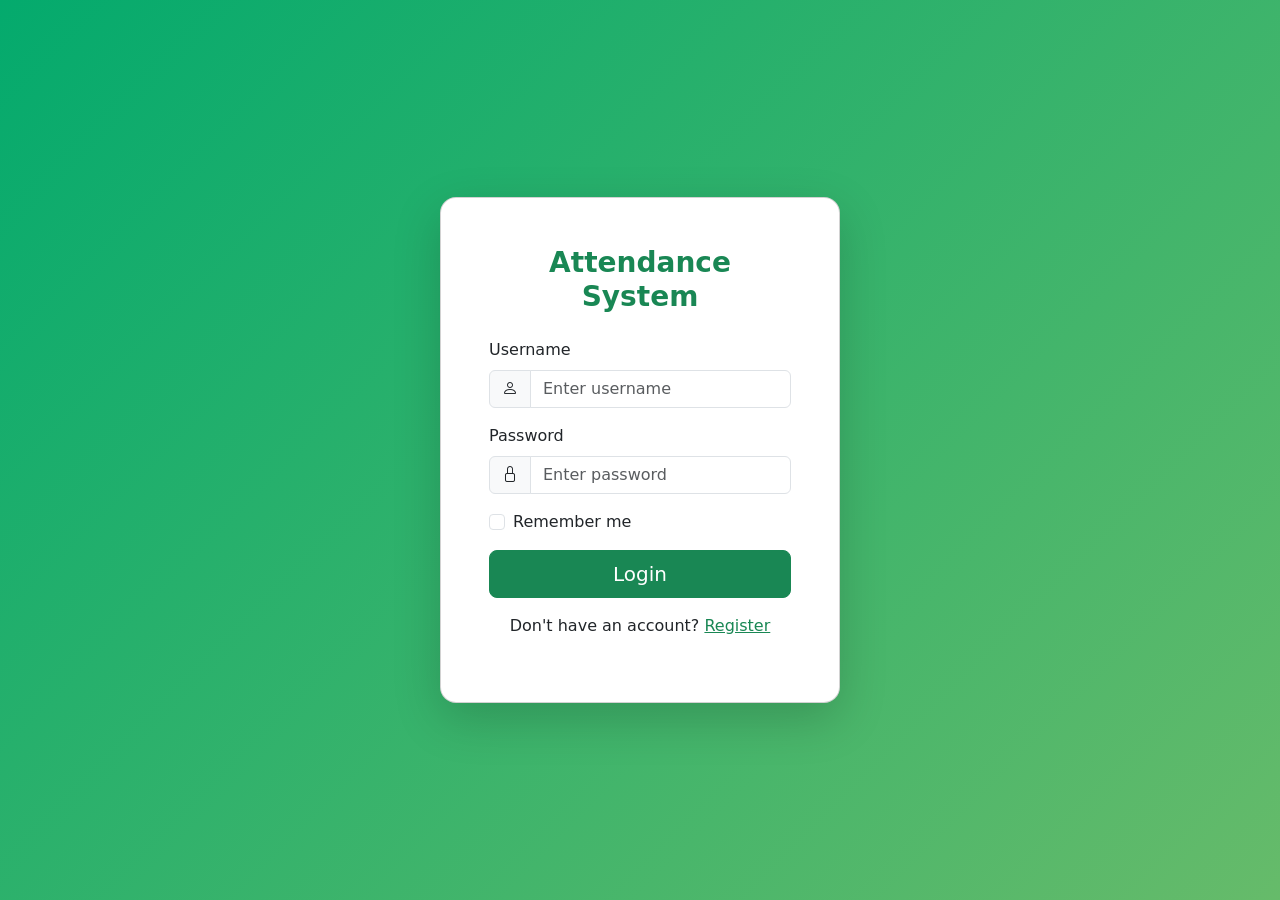
==== frontend/index.html @ 6f7b20fb "account" ====
<!DOCTYPE html>
<html lang="en">
<head>
  <meta charset="UTF-8">
  <title>Attendance System - Login</title>
  <meta name="viewport" content="width=device-width, initial-scale=1">

  <!-- Bootstrap CSS -->
  <link href="https://cdn.jsdelivr.net/npm/bootstrap@5.3.2/dist/css/bootstrap.min.css" rel="stylesheet">
  <link href="https://cdn.jsdelivr.net/npm/bootstrap-icons@1.11.3/font/bootstrap-icons.css" rel="stylesheet">
</head>

<body class="d-flex align-items-center justify-content-center vh-100" style="background: linear-gradient(135deg, #04AA6D, #66bb6a);">

  <div class="card shadow-lg p-4 p-md-5 rounded-4" style="max-width: 400px; width: 100%;">
    <h3 class="text-center text-success fw-bold mb-4">Attendance System</h3>

    <form action="account.html" method="post">
      <div class="mb-3">
        <label for="username" class="form-label">Username</label>
        <div class="input-group">
          <span class="input-group-text"><i class="bi bi-person"></i></span>
          <input type="text" id="username" name="username" class="form-control" placeholder="Enter username" required>
        </div>
      </div>

      <div class="mb-3">
        <label for="password" class="form-label">Password</label>
        <div class="input-group">
          <span class="input-group-text"><i class="bi bi-lock"></i></span>
          <input type="password" id="password" name="password" class="form-control" placeholder="Enter password" required>
        </div>
      </div>

      <div class="mb-3 form-check">
        <input type="checkbox" class="form-check-input" id="remember" name="remember">
        <label class="form-check-label" for="remember">Remember me</label>
      </div>

      <button type="submit" class="btn btn-success w-100 btn-lg">Login</button>
    </form>

    <p class="mt-3 text-center">
      Don't have an account? <a href="register.html" class="text-success">Register</a>
    </p>
  </div>

  <script src="https://cdn.jsdelivr.net/npm/bootstrap@5.3.2/dist/js/bootstrap.bundle.min.js"></script>
</body>
</html>
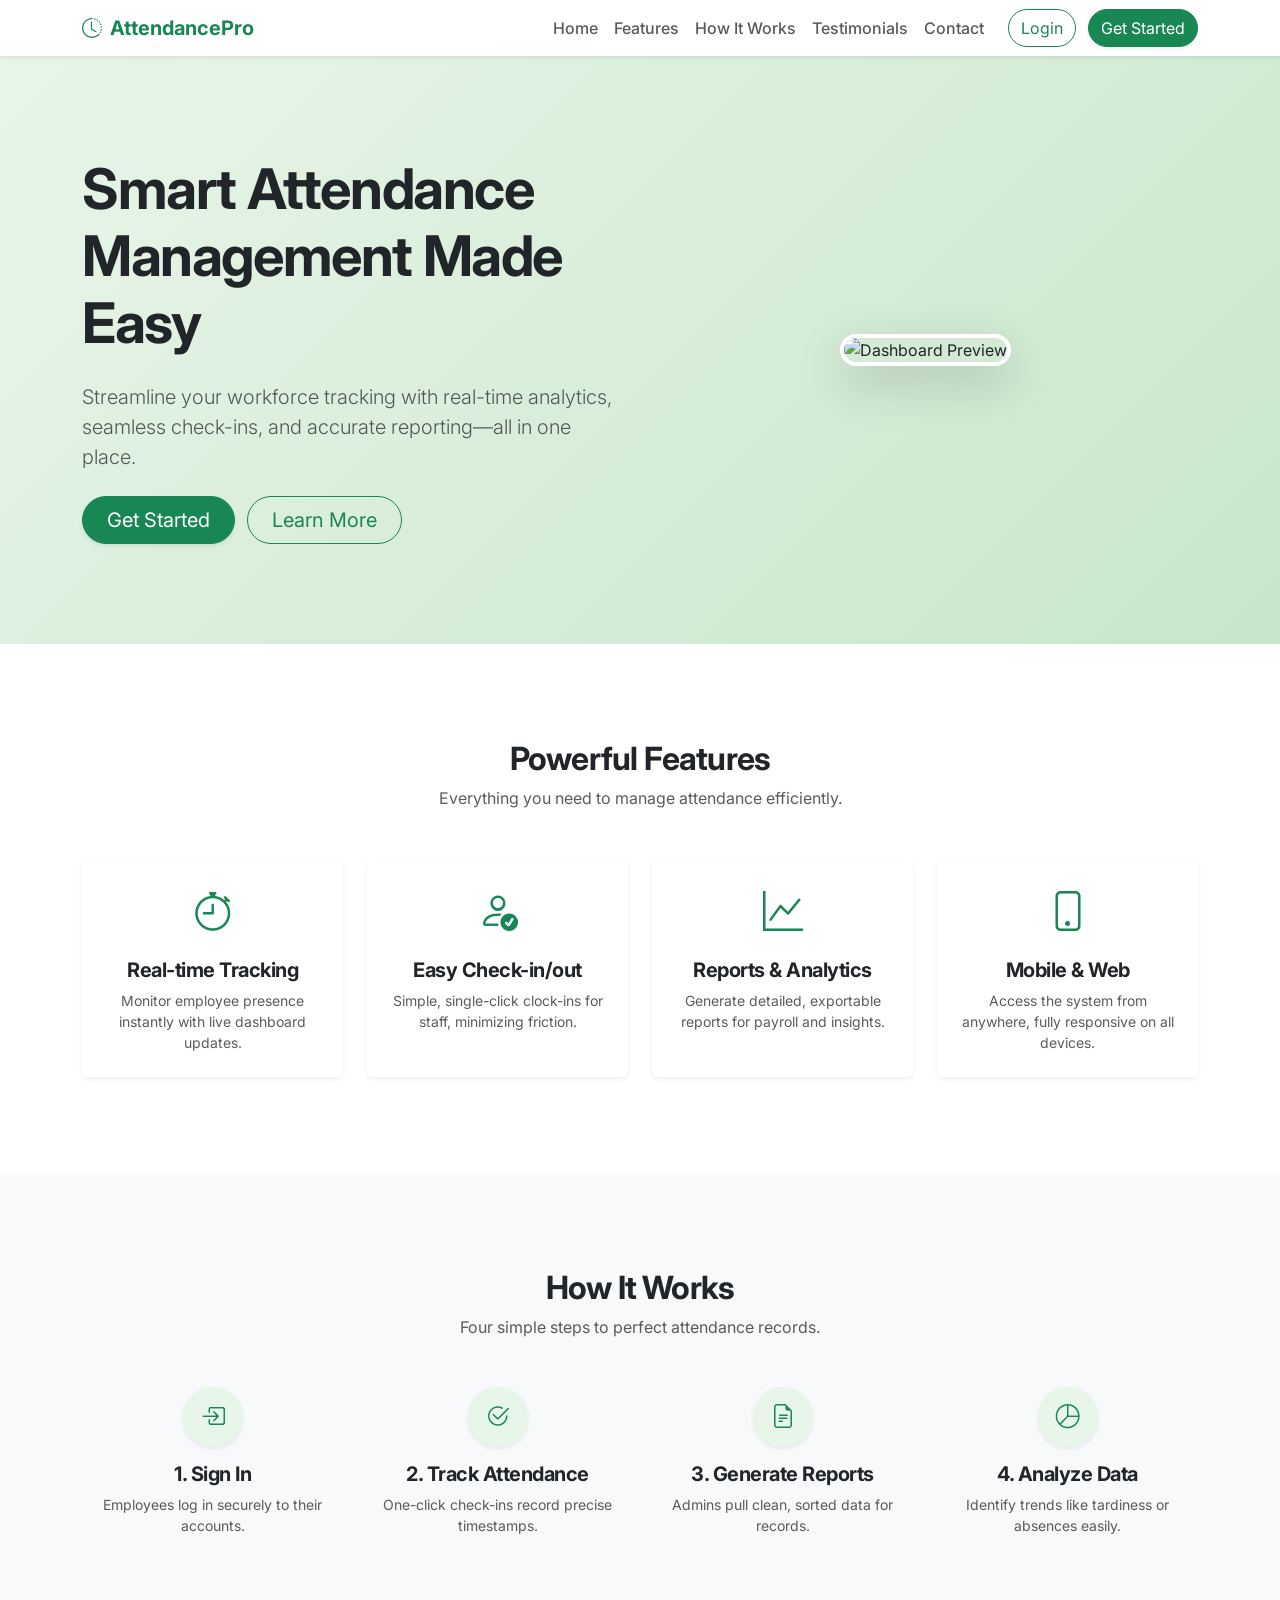
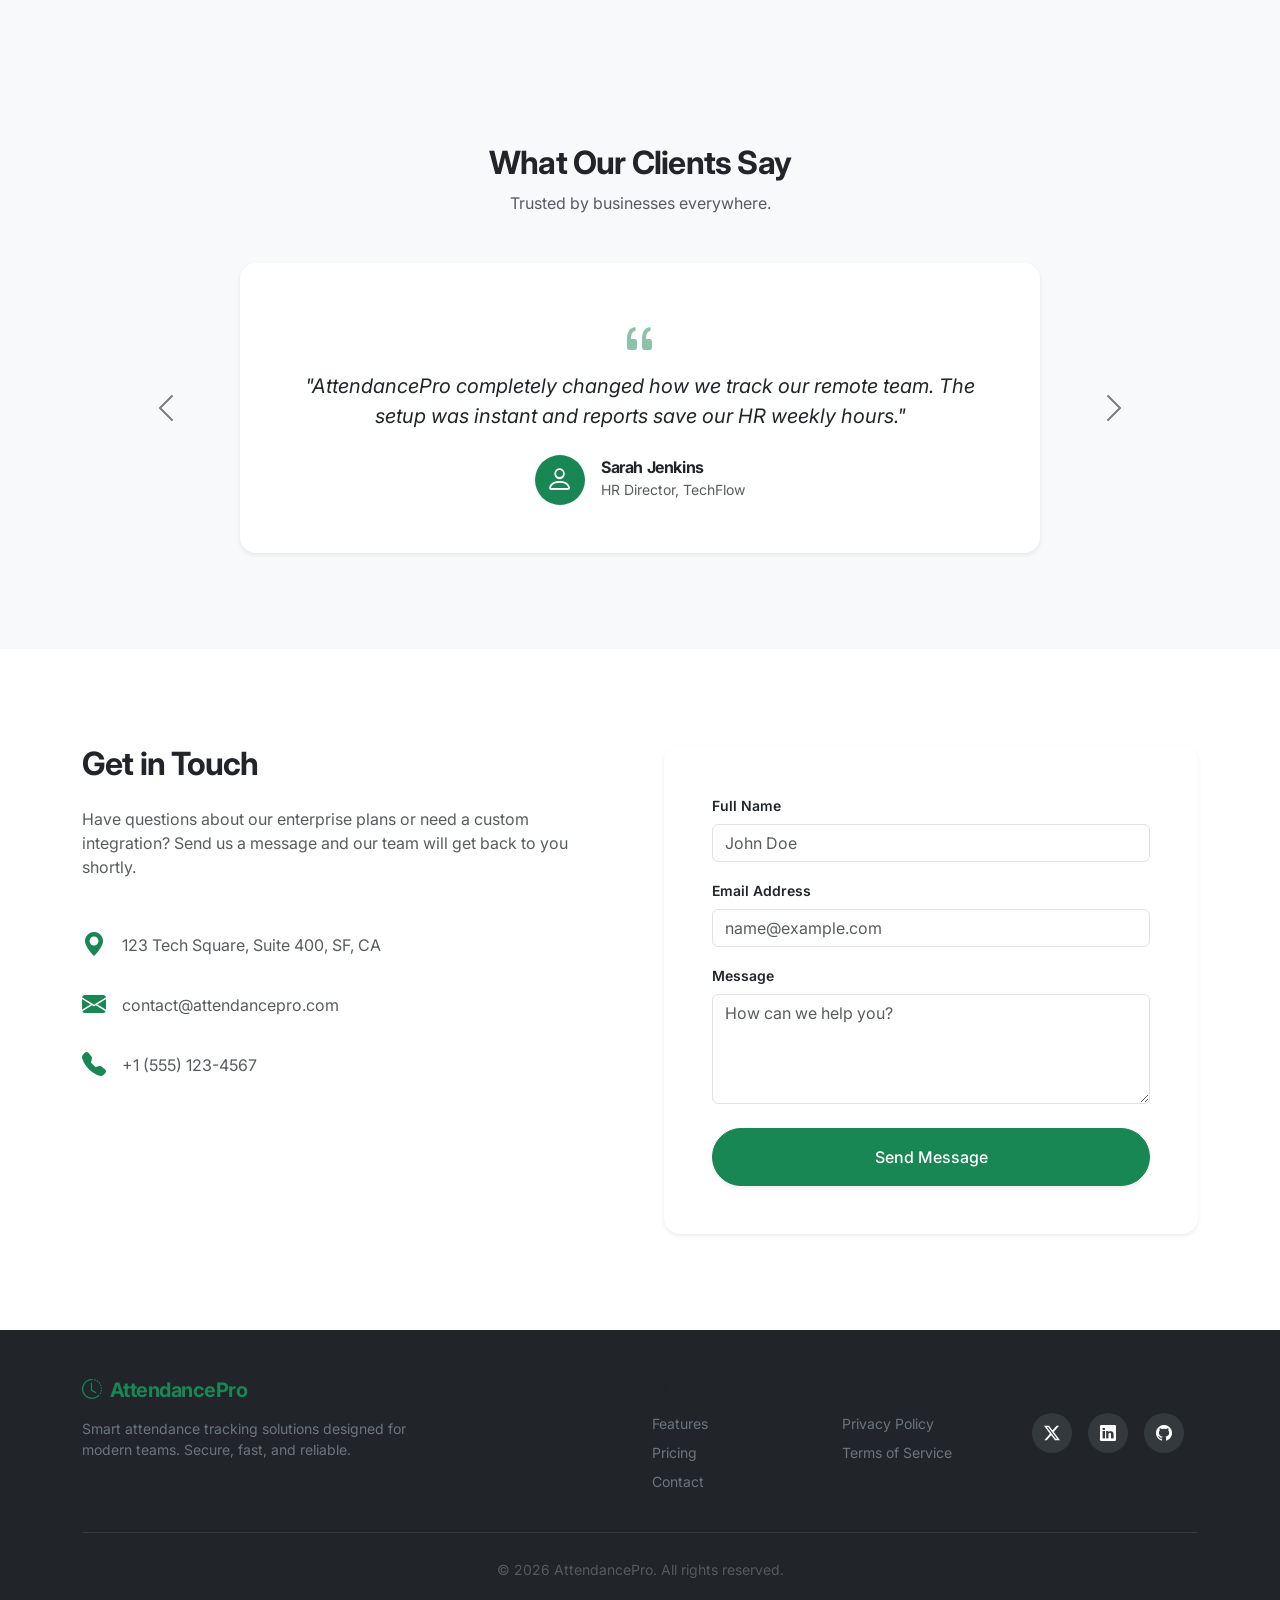
==== commit e1e9500a: "update" ====
--- a/frontend/index.html
+++ b/frontend/index.html
@@ -1,50 +1,318 @@
 <!DOCTYPE html>
 <html lang="en">
+
 <head>
   <meta charset="UTF-8">
-  <title>Attendance System - Login</title>
+  <title>Attendance System - Smart Attendance Management</title>
   <meta name="viewport" content="width=device-width, initial-scale=1">
-
   <!-- Bootstrap CSS -->
   <link href="https://cdn.jsdelivr.net/npm/bootstrap@5.3.2/dist/css/bootstrap.min.css" rel="stylesheet">
   <link href="https://cdn.jsdelivr.net/npm/bootstrap-icons@1.11.3/font/bootstrap-icons.css" rel="stylesheet">
+  <!-- Custom CSS -->
+  <link href="assets/css/styles.css" rel="stylesheet">
+  <style>
+    html {
+      scroll-behavior: smooth;
+    }
+
+    .hero-section {
+      background: linear-gradient(135deg, #e8f5e9 0%, #c8e6c9 100%);
+      padding: 100px 0;
+    }
+
+    .feature-card {
+      transition: transform 0.3s ease, box-shadow 0.3s ease;
+    }
+
+    .feature-card:hover {
+      transform: translateY(-5px);
+      box-shadow: 0 10px 20px rgba(0, 0, 0, 0.1) !important;
+    }
+
+    .step-icon {
+      width: 60px;
+      height: 60px;
+      display: flex;
+      align-items: center;
+      justify-content: center;
+      border-radius: 50%;
+      background-color: #e8f5e9;
+      color: #198754;
+      font-size: 1.5rem;
+      margin: 0 auto 15px;
+    }
+  </style>
 </head>
 
-<body class="d-flex align-items-center justify-content-center vh-100" style="background: linear-gradient(135deg, #04AA6D, #66bb6a);">
-
-  <div class="card shadow-lg p-4 p-md-5 rounded-4" style="max-width: 400px; width: 100%;">
-    <h3 class="text-center text-success fw-bold mb-4">Attendance System</h3>
-
-    <form action="account.html" method="post">
-      <div class="mb-3">
-        <label for="username" class="form-label">Username</label>
-        <div class="input-group">
-          <span class="input-group-text"><i class="bi bi-person"></i></span>
-          <input type="text" id="username" name="username" class="form-control" placeholder="Enter username" required>
-        </div>
-      </div>
-
-      <div class="mb-3">
-        <label for="password" class="form-label">Password</label>
-        <div class="input-group">
-          <span class="input-group-text"><i class="bi bi-lock"></i></span>
-          <input type="password" id="password" name="password" class="form-control" placeholder="Enter password" required>
-        </div>
-      </div>
-
-      <div class="mb-3 form-check">
-        <input type="checkbox" class="form-check-input" id="remember" name="remember">
-        <label class="form-check-label" for="remember">Remember me</label>
-      </div>
-
-      <button type="submit" class="btn btn-success w-100 btn-lg">Login</button>
-    </form>
-
-    <p class="mt-3 text-center">
-      Don't have an account? <a href="register.html" class="text-success">Register</a>
-    </p>
-  </div>
+<body>
+
+  <!-- Header / Navbar -->
+  <nav class="navbar navbar-expand-lg navbar-light bg-white sticky-top shadow-sm">
+    <div class="container">
+      <a class="navbar-brand text-success fw-bold flex-grow-1" href="#"><i
+          class="bi bi-clock-history me-2"></i>AttendancePro</a>
+      <button class="navbar-toggler" type="button" data-bs-toggle="collapse" data-bs-target="#navbarNav">
+        <span class="navbar-toggler-icon"></span>
+      </button>
+      <div class="collapse navbar-collapse" id="navbarNav">
+        <ul class="navbar-nav ms-auto fw-medium">
+          <li class="nav-item"><a class="nav-link" href="#home">Home</a></li>
+          <li class="nav-item"><a class="nav-link" href="#features">Features</a></li>
+          <li class="nav-item"><a class="nav-link" href="#how-it-works">How It Works</a></li>
+          <li class="nav-item"><a class="nav-link" href="#testimonials">Testimonials</a></li>
+          <li class="nav-item"><a class="nav-link" href="#contact">Contact</a></li>
+        </ul>
+        <div class="ms-lg-3 mt-3 mt-lg-0">
+          <a href="login.html" class="btn btn-outline-success me-2 rounded-pill">Login</a>
+          <a href="login.html" class="btn btn-success shadow-sm rounded-pill">Get Started</a>
+        </div>
+      </div>
+    </div>
+  </nav>
+
+  <!-- Hero Section -->
+  <section id="home" class="hero-section text-center text-md-start">
+    <div class="container">
+      <div class="row align-items-center">
+        <div class="col-lg-6 mb-5 mb-lg-0 animate-fade-up">
+          <h1 class="display-4 fw-bold text-dark mb-4">Smart Attendance Management Made Easy</h1>
+          <p class="lead text-muted mb-4">Streamline your workforce tracking with real-time analytics, seamless
+            check-ins, and accurate reporting—all in one place.</p>
+          <a href="login.html" class="btn btn-success btn-lg px-4 me-md-2 shadow-sm rounded-pill">Get Started</a>
+          <a href="#features" class="btn btn-outline-success btn-lg px-4 rounded-pill">Learn More</a>
+        </div>
+        <div class="col-lg-6 text-center animate-fade-up" style="animation-delay: 0.2s;">
+          <img src="https://images.unsplash.com/photo-1551434678-e076c223a692?q=80&w=600&auto=format&fit=crop"
+            alt="Dashboard Preview" class="img-fluid rounded-4 shadow-lg border border-white border-4"
+            style="max-height: 400px; object-fit: cover;">
+        </div>
+      </div>
+    </div>
+  </section>
+
+  <!-- Features Section -->
+  <section id="features" class="py-5 bg-white">
+    <div class="container py-5">
+      <div class="text-center mb-5 animate-fade-up">
+        <h2 class="fw-bold">Powerful Features</h2>
+        <p class="text-muted">Everything you need to manage attendance efficiently.</p>
+      </div>
+      <div class="row g-4">
+        <div class="col-md-6 col-lg-3">
+          <div class="card h-100 border-0 shadow-sm feature-card p-4 text-center">
+            <div class="text-success fs-1 mb-3"><i class="bi bi-stopwatch"></i></div>
+            <h5 class="fw-bold">Real-time Tracking</h5>
+            <p class="text-muted small mb-0">Monitor employee presence instantly with live dashboard updates.</p>
+          </div>
+        </div>
+        <div class="col-md-6 col-lg-3">
+          <div class="card h-100 border-0 shadow-sm feature-card p-4 text-center">
+            <div class="text-success fs-1 mb-3"><i class="bi bi-person-check"></i></div>
+            <h5 class="fw-bold">Easy Check-in/out</h5>
+            <p class="text-muted small mb-0">Simple, single-click clock-ins for staff, minimizing friction.</p>
+          </div>
+        </div>
+        <div class="col-md-6 col-lg-3">
+          <div class="card h-100 border-0 shadow-sm feature-card p-4 text-center">
+            <div class="text-success fs-1 mb-3"><i class="bi bi-graph-up"></i></div>
+            <h5 class="fw-bold">Reports & Analytics</h5>
+            <p class="text-muted small mb-0">Generate detailed, exportable reports for payroll and insights.</p>
+          </div>
+        </div>
+        <div class="col-md-6 col-lg-3">
+          <div class="card h-100 border-0 shadow-sm feature-card p-4 text-center">
+            <div class="text-success fs-1 mb-3"><i class="bi bi-phone"></i></div>
+            <h5 class="fw-bold">Mobile & Web</h5>
+            <p class="text-muted small mb-0">Access the system from anywhere, fully responsive on all devices.</p>
+          </div>
+        </div>
+      </div>
+    </div>
+  </section>
+
+  <!-- How It Works Section -->
+  <section id="how-it-works" class="py-5 bg-light">
+    <div class="container py-5">
+      <div class="text-center mb-5">
+        <h2 class="fw-bold">How It Works</h2>
+        <p class="text-muted">Four simple steps to perfect attendance records.</p>
+      </div>
+      <div class="row text-center g-4">
+        <div class="col-sm-6 col-lg-3">
+          <div class="step-icon shadow-sm"><i class="bi bi-box-arrow-in-right"></i></div>
+          <h5 class="fw-bold">1. Sign In</h5>
+          <p class="text-muted small">Employees log in securely to their accounts.</p>
+        </div>
+        <div class="col-sm-6 col-lg-3">
+          <div class="step-icon shadow-sm"><i class="bi bi-check2-circle"></i></div>
+          <h5 class="fw-bold">2. Track Attendance</h5>
+          <p class="text-muted small">One-click check-ins record precise timestamps.</p>
+        </div>
+        <div class="col-sm-6 col-lg-3">
+          <div class="step-icon shadow-sm"><i class="bi bi-file-earmark-text"></i></div>
+          <h5 class="fw-bold">3. Generate Reports</h5>
+          <p class="text-muted small">Admins pull clean, sorted data for records.</p>
+        </div>
+        <div class="col-sm-6 col-lg-3">
+          <div class="step-icon shadow-sm"><i class="bi bi-pie-chart"></i></div>
+          <h5 class="fw-bold">4. Analyze Data</h5>
+          <p class="text-muted small">Identify trends like tardiness or absences easily.</p>
+        </div>
+      </div>
+    </div>
+  </section>
+
+  <!-- Testimonials -->
+  <section id="testimonials" class="py-5 bg-light">
+    <div class="container py-5">
+      <div class="text-center mb-5">
+        <h2 class="fw-bold">What Our Clients Say</h2>
+        <p class="text-muted">Trusted by businesses everywhere.</p>
+      </div>
+      <div id="testimonialCarousel" class="carousel slide" data-bs-ride="carousel">
+        <div class="carousel-inner shadow-sm bg-white rounded-4 p-5 text-center mx-auto feature-card"
+          style="max-width: 800px;">
+          <div class="carousel-item active">
+            <i class="bi bi-quote fs-1 text-success opacity-50 mb-3"></i>
+            <p class="fs-5 fst-italic mb-4">"AttendancePro completely changed how we track our remote team. The setup
+              was instant and reports save our HR weekly hours."</p>
+            <div class="d-flex align-items-center justify-content-center">
+              <div class="bg-success text-white rounded-circle d-flex align-items-center justify-content-center me-3"
+                style="width:50px; height:50px;"><i class="bi bi-person fs-3"></i></div>
+              <div class="text-start">
+                <h6 class="fw-bold mb-0">Sarah Jenkins</h6>
+                <small class="text-muted">HR Director, TechFlow</small>
+              </div>
+            </div>
+          </div>
+          <div class="carousel-item">
+            <i class="bi bi-quote fs-1 text-success opacity-50 mb-3"></i>
+            <p class="fs-5 fst-italic mb-4">"The interface is so clean and simple. Even our least tech-savvy employees
+              had zero issues checking in on day one."</p>
+            <div class="d-flex align-items-center justify-content-center">
+              <div class="bg-primary text-white rounded-circle d-flex align-items-center justify-content-center me-3"
+                style="width:50px; height:50px;"><i class="bi bi-person fs-3"></i></div>
+              <div class="text-start">
+                <h6 class="fw-bold mb-0">Marcus Liu</h6>
+                <small class="text-muted">Operations Manager, BlueBox</small>
+              </div>
+            </div>
+          </div>
+        </div>
+        <button class="carousel-control-prev" type="button" data-bs-target="#testimonialCarousel" data-bs-slide="prev"
+          style="filter: invert(1);">
+          <span class="carousel-control-prev-icon" aria-hidden="true"></span>
+          <span class="visually-hidden">Previous</span>
+        </button>
+        <button class="carousel-control-next" type="button" data-bs-target="#testimonialCarousel" data-bs-slide="next"
+          style="filter: invert(1);">
+          <span class="carousel-control-next-icon" aria-hidden="true"></span>
+          <span class="visually-hidden">Next</span>
+        </button>
+      </div>
+    </div>
+  </section>
+
+  <!-- Contact Section -->
+  <section id="contact" class="py-5 bg-white">
+    <div class="container py-5">
+      <div class="row g-5">
+        <div class="col-lg-6 mb-4 mb-lg-0">
+          <h2 class="fw-bold mb-4">Get in Touch</h2>
+          <p class="text-muted mb-5">Have questions about our enterprise plans or need a custom integration? Send us a
+            message and our team will get back to you shortly.</p>
+          <ul class="list-unstyled text-muted">
+            <li class="mb-4 d-flex align-items-center"><i class="bi bi-geo-alt-fill text-success fs-4 me-3"></i> 123
+              Tech Square, Suite 400, SF, CA</li>
+            <li class="mb-4 d-flex align-items-center"><i class="bi bi-envelope-fill text-success fs-4 me-3"></i>
+              contact@attendancepro.com</li>
+            <li class="mb-4 d-flex align-items-center"><i class="bi bi-telephone-fill text-success fs-4 me-3"></i> +1
+              (555) 123-4567</li>
+          </ul>
+        </div>
+        <div class="col-lg-6">
+          <div class="card border-0 shadow-sm p-4 p-md-5 rounded-4 feature-card">
+            <form>
+              <div class="mb-3">
+                <label for="name" class="form-label fw-semibold small">Full Name</label>
+                <input type="text" class="form-control focus-ring focus-ring-success" id="name" placeholder="John Doe">
+              </div>
+              <div class="mb-3">
+                <label for="email" class="form-label fw-semibold small">Email Address</label>
+                <input type="email" class="form-control focus-ring focus-ring-success" id="email"
+                  placeholder="name@example.com">
+              </div>
+              <div class="mb-4">
+                <label for="message" class="form-label fw-semibold small">Message</label>
+                <textarea class="form-control focus-ring focus-ring-success" id="message" rows="4"
+                  placeholder="How can we help you?"></textarea>
+              </div>
+              <button type="submit" class="btn btn-success w-100 py-3 fw-medium shadow-sm rounded-pill">Send
+                Message</button>
+            </form>
+          </div>
+        </div>
+      </div>
+    </div>
+  </section>
+
+  <!-- Footer -->
+  <footer class="bg-dark text-white py-5">
+    <div class="container">
+      <div class="row g-4 mb-4">
+        <div class="col-md-6 col-lg-4">
+          <h5 class="fw-bold text-success mb-3"><i class="bi bi-clock-history me-2"></i>AttendancePro</h5>
+          <p class="text-secondary small">Smart attendance tracking solutions designed for modern teams. Secure, fast,
+            and reliable.</p>
+        </div>
+        <div class="col-md-6 col-lg-2 offset-lg-2">
+          <h6 class="fw-bold mb-3">Links</h6>
+          <ul class="list-unstyled small text-secondary">
+            <li class="mb-2"><a href="#features"
+                class="text-decoration-none text-secondary custom-footer-link">Features</a></li>
+            <li class="mb-2"><a href="#pricing"
+                class="text-decoration-none text-secondary custom-footer-link">Pricing</a></li>
+            <li class="mb-2"><a href="#contact"
+                class="text-decoration-none text-secondary custom-footer-link">Contact</a></li>
+          </ul>
+        </div>
+        <div class="col-md-6 col-lg-2">
+          <h6 class="fw-bold mb-3">Legal</h6>
+          <ul class="list-unstyled small text-secondary">
+            <li class="mb-2"><a href="#" class="text-decoration-none text-secondary custom-footer-link">Privacy
+                Policy</a></li>
+            <li class="mb-2"><a href="#" class="text-decoration-none text-secondary custom-footer-link">Terms of
+                Service</a></li>
+          </ul>
+        </div>
+        <div class="col-md-6 col-lg-2">
+          <h6 class="fw-bold mb-3">Social</h6>
+          <div class="d-flex gap-3">
+            <a href="#"
+              class="text-white bg-secondary bg-opacity-25 rounded-circle d-flex align-items-center justify-content-center feature-card"
+              style="width:40px;height:40px;"><i class="bi bi-twitter-x"></i></a>
+            <a href="#"
+              class="text-white bg-secondary bg-opacity-25 rounded-circle d-flex align-items-center justify-content-center feature-card"
+              style="width:40px;height:40px;"><i class="bi bi-linkedin"></i></a>
+            <a href="#"
+              class="text-white bg-secondary bg-opacity-25 rounded-circle d-flex align-items-center justify-content-center feature-card"
+              style="width:40px;height:40px;"><i class="bi bi-github"></i></a>
+          </div>
+        </div>
+      </div>
+      <div class="border-top border-secondary opacity-25 pt-4 text-center">
+        <small class="text-light">&copy; 2026 AttendancePro. All rights reserved.</small>
+      </div>
+    </div>
+  </footer>
+
+  <style>
+    .custom-footer-link:hover {
+      color: #198754 !important;
+    }
+  </style>
 
   <script src="https://cdn.jsdelivr.net/npm/bootstrap@5.3.2/dist/js/bootstrap.bundle.min.js"></script>
 </body>
+
 </html>
--- a/frontend/assets/css/styles.css
+++ b/frontend/assets/css/styles.css
@@ -0,0 +1,34 @@
+@import url('https://fonts.googleapis.com/css2?family=Inter:wght@300;400;500;600;700&display=swap');
+
+body {
+  font-family: 'Inter', -apple-system, BlinkMacSystemFont, "Segoe UI", Roboto, Helvetica, Arial, sans-serif;
+  background-color: #f8fafc;
+  min-height: 100vh;
+  margin: 0;
+}
+
+/* Typography Overrides */
+h1, h2, h3, h4, h5, h6 {
+  font-weight: 600;
+  letter-spacing: -0.025em;
+  color: #212529;
+}
+
+/* Animations */
+.animate-fade-up {
+  animation: fadeUp 0.5s cubic-bezier(0.16, 1, 0.3, 1) forwards;
+  opacity: 0;
+  transform: translateY(15px);
+}
+
+@keyframes fadeUp {
+  to {
+    opacity: 1;
+    transform: translateY(0);
+  }
+}
+
+/* Links */
+a { transition: color 0.15s ease; text-decoration: none; }
+a:hover { text-decoration: underline; }
+
